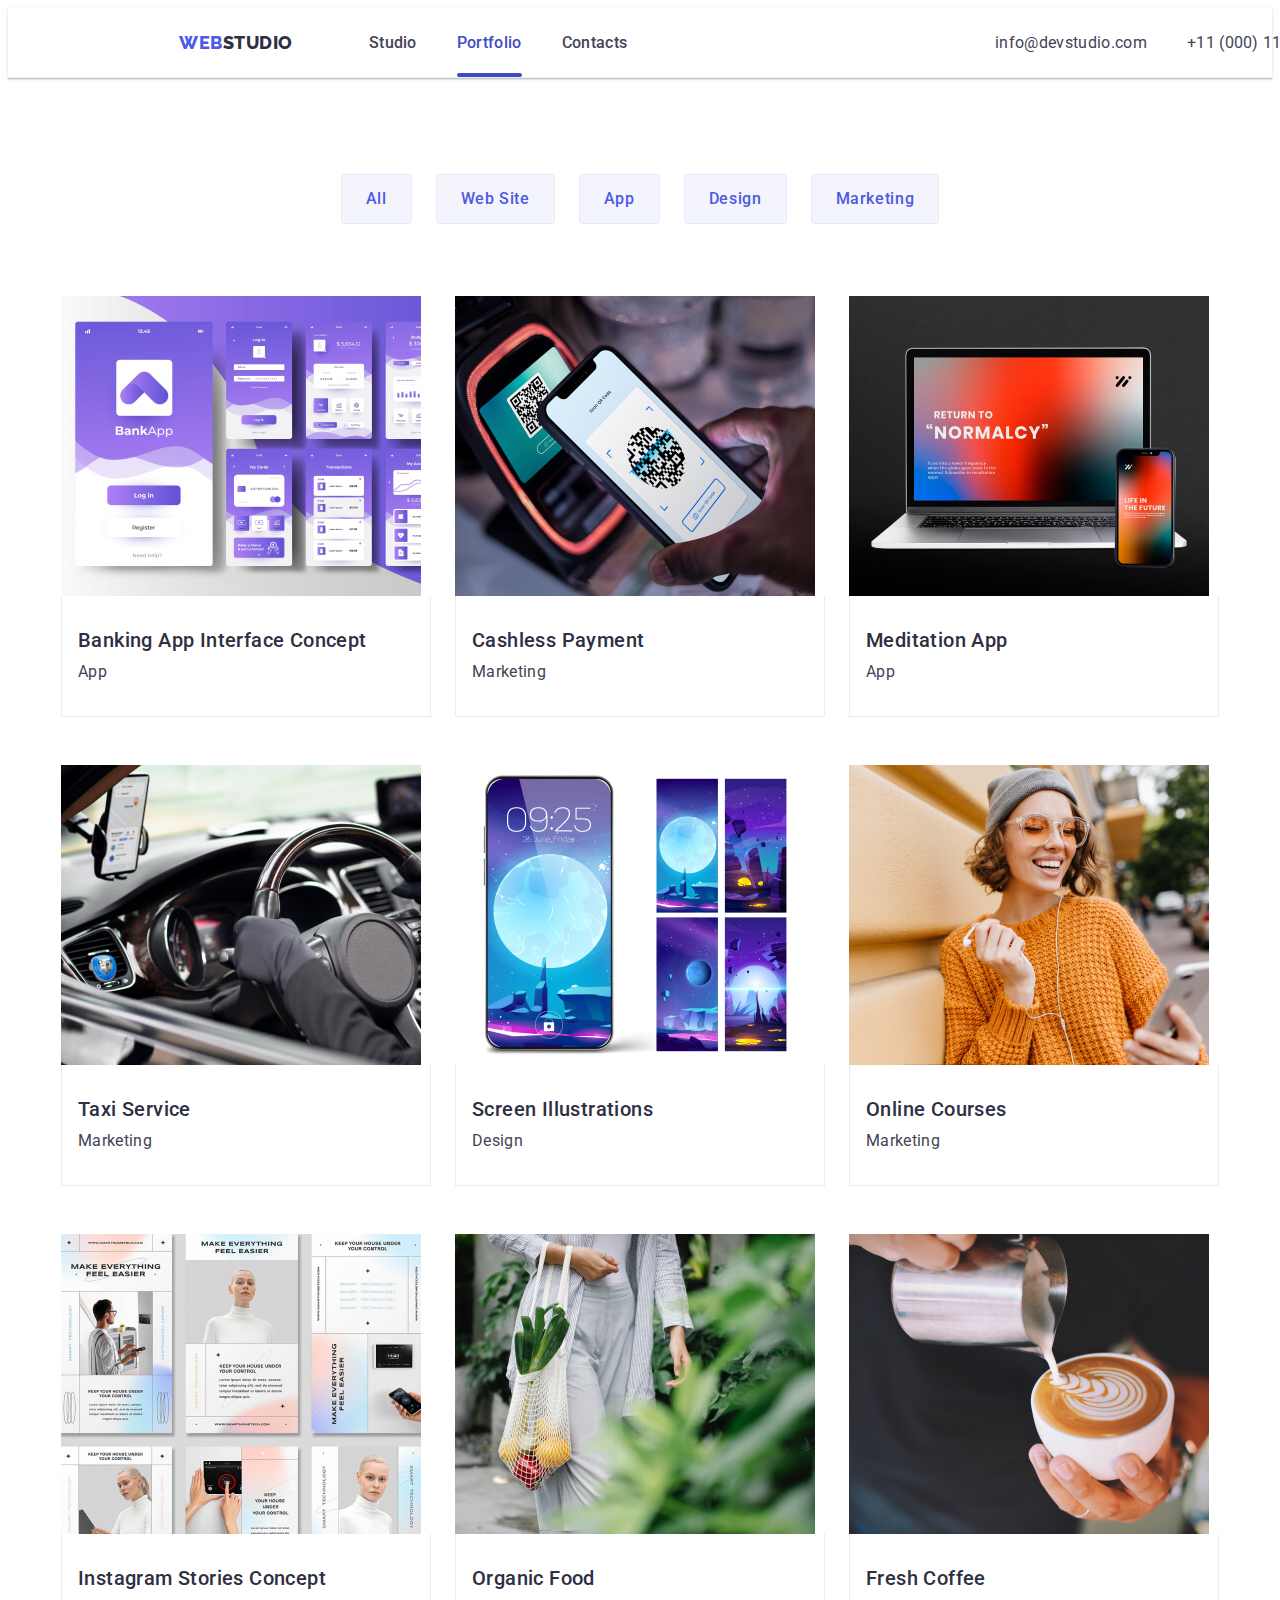
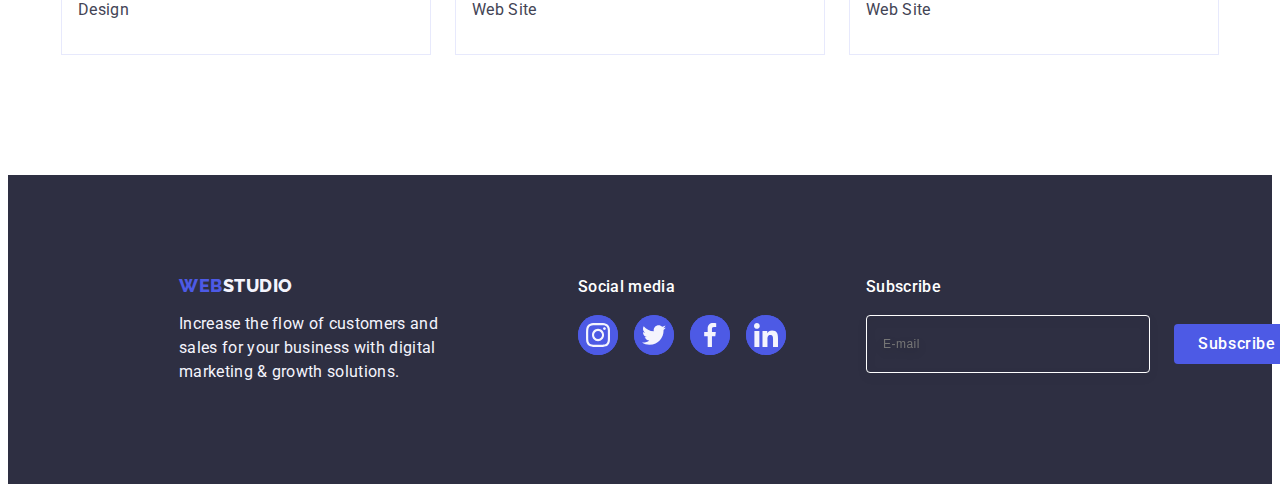
==== portfolio.html @ 22a40c50 "Initial commit" ====
<!DOCTYPE html>
<html lang="en">
  <head>
    <meta charset="UTF-8" />
    <meta name="viewport" content="width=device-width, initial-scale=1.0" />
    <meta http-equiv="x-ua-compatible" content="ie=edge" />
    <link rel="preconnect" href="https://fonts.googleapis.com" />
    <link rel="preconnect" href="https://fonts.gstatic.com" crossorigin />
    <link
      rel="stylesheet"
      href="https://cdnjs.cloudflare.com/ajax/libs/modern-normalize/2.0.0/modern-normalize.min.css"
      integrity="sha512-4xo8blKMVCiXpTaLzQSLSw3KFOVPWhm/TRtuPVc4WG6kUgjH6J03IBuG7JZPkcWMxJ5huwaBpOpnwYElP/m6wg=="
      crossorigin="anonymous"
      referrerpolicy="no-referrer"
    />
    <link
      href="https://fonts.googleapis.com/css2?family=Montserrat:wght@400;700&family=Raleway:wght@800&display=swap"
      rel="stylesheet"
    />
    <link
      href="https://fonts.googleapis.com/css2?family=Roboto:wght@400;500;700&display=swap"
      rel="stylesheet"
    />
    <link rel="stylesheet" href="./css/styles.css" />
    <title>Web studio</title>
  </head>
  <body>
    <!-- * HEADER SECTION -->
    <header class="page-header">
      <div class="container header-container">
        <nav class="header-nav">
          <a class="logo link" href="./index.html">
            WEB<span class="dark">Studio</span>
          </a>
          <ul class="nav-list list">
            <li class="nav-item">
              <a href="./index.html" class="nav-link link">Studio</a>
            </li>
            <li class="nav-item">
              <a href="./portfolio.html" class="nav-link link nav-active"
                >Portfolio</a
              >
            </li>
            <li class="nav-item">
              <a href="" class="nav-link link">Contacts</a>
            </li>
          </ul>
        </nav>
        <address class="address">
          <ul class="contacts-list list">
            <li class="contact-item">
              <a href="mailto:info@devstudio.com" class="link"
                >info@devstudio.com</a
              >
            </li>
            <li class="contact-item">
              <a href="tel:+110001111111" class="link">+11 (000) 111-11-11</a>
            </li>
          </ul>
        </address>
      </div>
    </header>
    <!-- * MAIN SECTION -->
    <main>
      <section class="portfolio">
        <div class="container portfolio-container">
          <h1 class="visually-hidden">HIDE ME</h1>
          <ul class="buttons-list list">
            <li class="button-item">
              <button class="portfolio-button" type="button">All</button>
            </li>
            <li class="button-item">
              <button class="portfolio-button" type="button">Web Site</button>
            </li>
            <li class="button-item">
              <button class="portfolio-button" type="button">App</button>
            </li>
            <li class="button-item">
              <button class="portfolio-button" type="button">Design</button>
            </li>
            <li class="button-item">
              <button class="portfolio-button" type="button">Marketing</button>
            </li>
          </ul>
          <ul class="portfolio-list list">
            <li class="portfolio-item">
              <a href="#" class="portfolio-link link">
                <div class="overlay-container">
                  <img
                    class="portfolio-img"
                    src="./images/portfolio/img-1.jpg"
                    alt="Banking App Interface Concept"
                    width="360"
                    height="300"
                  />
                  <p class="overlay-text">
                    14 Stylish and User-Friendly App Design Concepts · Task
                    Manager App · Calorie Tracker App · Exotic Fruit Ecommerce
                    App · Cloud Storage App
                  </p>
                </div>
                <div class="portfolio-description">
                  <h2 class="section-subtitle">
                    Banking App Interface Concept
                  </h2>
                  <p class="description">App</p>
                </div>
              </a>
            </li>
            <li class="portfolio-item">
              <a href="#" class="portfolio-link link">
                <div class="overlay-container">
                  <img
                    class="portfolio-img"
                    src="./images/portfolio/img-2.jpg"
                    alt="Banking App Interface Concept"
                    width="360"
                    height="300"
                  />
                  <p class="overlay-text">
                    14 Stylish and User-Friendly App Design Concepts · Task
                    Manager App · Calorie Tracker App · Exotic Fruit Ecommerce
                    App · Cloud Storage App
                  </p>
                </div>
                <div class="portfolio-description">
                  <h2 class="section-subtitle">Cashless Payment</h2>
                  <p class="description">Marketing</p>
                </div>
              </a>
            </li>
            <li class="portfolio-item">
              <a href="#" class="portfolio-link link">
                <div class="overlay-container">
                  <img
                    class="portfolio-img"
                    src="./images/portfolio/img-3.jpg"
                    alt="Banking App Interface Concept"
                    width="360"
                    height="300"
                  />
                  <p class="overlay-text">
                    14 Stylish and User-Friendly App Design Concepts · Task
                    Manager App · Calorie Tracker App · Exotic Fruit Ecommerce
                    App · Cloud Storage App
                  </p>
                </div>
                <div class="portfolio-description">
                  <h2 class="section-subtitle">Meditation App</h2>
                  <p class="description">App</p>
                </div>
              </a>
            </li>
            <li class="portfolio-item">
              <a href="#" class="portfolio-link link">
                <div class="overlay-container">
                  <img
                    class="portfolio-img"
                    src="./images/portfolio/img-4.jpg"
                    alt="Banking App Interface Concept"
                    width="360"
                    height="300"
                  />
                  <p class="overlay-text">
                    14 Stylish and User-Friendly App Design Concepts · Task
                    Manager App · Calorie Tracker App · Exotic Fruit Ecommerce
                    App · Cloud Storage App
                  </p>
                </div>
                <div class="portfolio-description">
                  <h2 class="section-subtitle">Taxi Service</h2>
                  <p class="description">Marketing</p>
                </div>
              </a>
            </li>
            <li class="portfolio-item">
              <a href="#" class="portfolio-link link">
                <div class="overlay-container">
                  <img
                    class="portfolio-img"
                    src="./images/portfolio/img-5.jpg"
                    alt="Banking App Interface Concept"
                    width="360"
                    height="300"
                  />
                  <p class="overlay-text">
                    14 Stylish and User-Friendly App Design Concepts · Task
                    Manager App · Calorie Tracker App · Exotic Fruit Ecommerce
                    App · Cloud Storage App
                  </p>
                </div>
                <div class="portfolio-description">
                  <h2 class="section-subtitle">Screen Illustrations</h2>
                  <p class="description">Design</p>
                </div>
              </a>
            </li>
            <li class="portfolio-item">
              <a href="#" class="portfolio-link link">
                <div class="overlay-container">
                  <img
                    class="portfolio-img"
                    src="./images/portfolio/img-6.jpg"
                    alt="Banking App Interface Concept"
                    width="360"
                    height="300"
                  />
                  <p class="overlay-text">
                    14 Stylish and User-Friendly App Design Concepts · Task
                    Manager App · Calorie Tracker App · Exotic Fruit Ecommerce
                    App · Cloud Storage App
                  </p>
                </div>
                <div class="portfolio-description">
                  <h2 class="section-subtitle">Online Courses</h2>
                  <p class="description">Marketing</p>
                </div>
              </a>
            </li>
            <li class="portfolio-item">
              <a href="#" class="portfolio-link link">
                <div class="overlay-container">
                  <img
                    class="portfolio-img"
                    src="./images/portfolio/img-7.jpg"
                    alt="Banking App Interface Concept"
                    width="360"
                    height="300"
                  />
                  <p class="overlay-text">
                    14 Stylish and User-Friendly App Design Concepts · Task
                    Manager App · Calorie Tracker App · Exotic Fruit Ecommerce
                    App · Cloud Storage App
                  </p>
                </div>
                <div class="portfolio-description">
                  <h2 class="section-subtitle">Instagram Stories Concept</h2>
                  <p class="description">Design</p>
                </div>
              </a>
            </li>
            <li class="portfolio-item">
              <a href="#" class="portfolio-link link">
                <div class="overlay-container">
                  <img
                    class="portfolio-img"
                    src="./images/portfolio/img-8.jpg"
                    alt="Banking App Interface Concept"
                    width="360"
                    height="300"
                  />
                  <p class="overlay-text">
                    14 Stylish and User-Friendly App Design Concepts · Task
                    Manager App · Calorie Tracker App · Exotic Fruit Ecommerce
                    App · Cloud Storage App
                  </p>
                </div>
                <div class="portfolio-description">
                  <h2 class="section-subtitle">Organic Food</h2>
                  <p class="description">Web Site</p>
                </div>
              </a>
            </li>
            <li class="portfolio-item">
              <a href="#" class="portfolio-link link">
                <div class="overlay-container">
                  <img
                    class="portfolio-img"
                    src="./images/portfolio/img-9.jpg"
                    alt="Banking App Interface Concept"
                    width="360"
                    height="300"
                  />
                  <p class="overlay-text">
                    14 Stylish and User-Friendly App Design Concepts · Task
                    Manager App · Calorie Tracker App · Exotic Fruit Ecommerce
                    App · Cloud Storage App
                  </p>
                </div>
                <div class="portfolio-description">
                  <h2 class="section-subtitle">Fresh Coffee</h2>
                  <p class="description">Web Site</p>
                </div>
              </a>
            </li>
          </ul>
        </div>
      </section>
    </main>
    <!-- * FOOTER SECTION -->
    <footer class="footer">
      <div class="footer-wrapper">
        <div class="container footer-container">
          <a href="./index.html" class="logo footer-link">
            WEB<span class="light">Studio</span>
          </a>
          <p class="footer-description">
            Increase the flow of customers and sales for your business with
            digital marketing & growth solutions.
          </p>
        </div>
        <div class="footer-social">
          <p class="section-subtitle light">Social media</p>
          <ul class="social-list footer-social list">
            <li class="social-item">
              <a href="" class="social-link">
                <svg class="icon-social" width="24" height="24">
                  <use href="./images/icons.svg#icon-instagram"></use>
                </svg>
              </a>
            </li>
            <li class="social-item">
              <a href="" class="social-link">
                <svg class="icon-social" width="24" height="24">
                  <use href="./images/icons.svg#icon-twitter"></use>
                </svg>
              </a>
            </li>
            <li class="social-item">
              <a href="" class="social-link">
                <svg class="icon-social" width="24" height="24">
                  <use href="./images/icons.svg#icon-facebook"></use>
                </svg>
              </a>
            </li>
            <li class="social-item">
              <a href="" class="social-link">
                <svg class="icon-social" width="24" height="24">
                  <use href="./images/icons.svg#icon-linkedin"></use>
                </svg>
              </a>
            </li>
          </ul>
        </div>
        <div class="footer-subscribe">
          <p class="section-subtitle light">Subscribe</p>
          <form class="footer-form">
            <label for="email" class="subscribe-label">
              <input
                type="email"
                name="email"
                id="email"
                class="footer-subscribe-mail"
                placeholder="E-mail"
                required
              />
            </label>
            <button class="footer-subscribe-btn" type="submit">
              <!-- <span class="button-wrapper"> -->
              Subscribe
              <svg class="subsribe-btn-icon" width="24" height="24">
                <use href="./images/icons.svg#icon-subscribe"></use>
              </svg>
              <!-- </span> -->
            </button>
          </form>
        </div>
      </div>
    </footer>
  </body>
</html>
---- css/styles.css ----
/** Logo color #4D5AE5 + #2E2F42*/

:root {
  --page-color: #ffffff;
  --main-text: #2e2f42;
  --light-text: #f4f4fd;
  --accent-color: #4d5ae5;
  --main-color: #434455;
  --action-color: #404bbf;
  --social-active: #31d0aa;
  --icon-customer-color: #8e8f99;
  --modal-label: #8e8f99;
  --portfolio-btn-brd: #e7e9fc;
  --description-size: 16px;
  --description-height: 24px;
  --general-lh: 1.5;
  --ls-small: 0.02em;
  --ls-big: 0.04em;

  --transition-prop: 250ms cubic-bezier(0.4, 0, 0.2, 1);
}

/*
│ =========================
│         COMMON
│ =========================
*/
/* #region COMMON*/
body {
  font-family: Roboto, sans-serif;
  color: var(--main-color);
  background-color: #ffffff;
}

h1,
h2,
h3 {
  margin: 0;
}

ul,
li {
  margin: 0;
  padding: 0;
}

p {
  margin: 0;
}

img {
  display: block;
}

.visually-hidden {
  position: absolute;
  width: 1px;
  height: 1px;
  margin: -1px;
  border: 0;
  padding: 0;
  white-space: nowrap;
  clip-path: inset(100%);
  clip: rect(0 0 0 0);
  overflow: hidden;
}

.list {
  list-style: none;
}

.link {
  text-decoration: none;
}

.description {
  font-weight: 400;
  font-size: var(--description-size);
  line-height: var(--description-height);
  letter-spacing: var(--ls-small);
  color: var(--main-color);
}

.section-title {
  margin-bottom: 72px;
  font-size: 36px;
  line-height: 40px;
  letter-spacing: var(--ls-small);
  line-height: 1.11;
  text-align: center;
  text-transform: capitalize;
  color: var(--main-text);
}

.section-subtitle {
  margin-bottom: 8px;
  font-weight: 500;
  font-size: 20px;
  line-height: var(--description-height);
  letter-spacing: var(--ls-small);
  color: var(--main-text);
}

.container {
  width: 1158px;
  margin: 0 auto;
  padding-left: 15px;
  padding-right: 15px;
}

.social-list {
  display: flex;
  justify-content: center;
  margin-top: 8px;
}

.social-item {
  width: 40px;
  height: 40px;
  border-radius: 50%;
}

.social-item:hover,
.social-item:focus {
  background-color: var(--social-active);
  cursor: pointer;
}

.icon-social {
  width: 16px;
  height: 16px;
  fill: var(--light-text);
}

.social-link {
  display: flex;
  align-items: center;
  justify-content: center;
  width: 100%;
  height: 100%;
  background-color: var(--accent-color);
  border-radius: 50%;

  transition: background-color var(--transition-prop);
}

.social-link:hover,
.social-link:focus {
  background-color: var(--social-active);
}

/*#endregion COMMON*/

/*
│ =========================
│          HEADER
│ =========================
*/
/* #region HEADER*/

/** --Logo */
.logo {
  margin-right: 76px;

  font-family: Raleway, sans-serif;
  font-weight: 800;
  font-size: 18px;
  line-height: 1.17;
  letter-spacing: 0.03em;
  text-decoration: none;
  text-transform: uppercase;
  color: var(--accent-color);
}
.accent-color {
  color: var(--accent-color);
}

.dark {
  color: var(--main-text);
}

.light {
  color: var(--light-text);
}

.page-header {
  padding: 22.5px 156px;
  border-bottom: 1px solid #e7e9fc;
  box-shadow: 0px 2px 1px rgba(46, 47, 66, 0.08),
    0px 1px 1px rgba(46, 47, 66, 0.16), 0px 1px 6px rgba(46, 47, 66, 0.08);
}

.header-nav {
  display: flex;
  align-items: center;
}

.header-container {
  display: flex;
  justify-content: space-between;
}

/*
│ =========================
│          NAVIGATION
│ =========================
*/
/* #region NAVIGATION*/
.nav-list {
  display: flex;
  gap: 40px;
}

.nav-link {
  position: relative;
  padding: 24px 0;
  font-weight: 500;
  line-height: 1.5;
  letter-spacing: var(--ls-small);
  color: var(--main-color);

  transition: color var(--transition-prop);
}

.nav-link:hover::after {
  display: block;
  content: "";
  width: 100%;
  height: 4px;
  border-radius: 2px;
  background: var(--action-color);
  position: absolute;
  bottom: -1px;
  left: 0px;

  transition: color var(--transition-prop);
}

.nav-active {
  color: var(--action-color);
}

.nav-active::after {
  display: block;
  content: "";
  width: 100%;
  height: 4px;
  border-radius: 2px;
  color: var(--action-color);
  background: var(--action-color);
  position: absolute;
  bottom: -1px;
  left: 0px;

  transition: color var(--transition-prop);
}

.nav-link:hover,
.nav-link:focus,
.contact-item > a:hover,
.contact-item > a:focus {
  color: var(--action-color);
}

.contacts-list {
  display: flex;
  flex-direction: row;
  align-items: center;
  gap: 40px;
}

.contact-item > a {
  font-size: var(--description-size);
  line-height: var(--description-height);
  letter-spacing: var(--ls-small);
  font-weight: 400;
  text-decoration: none;
  color: var(--main-color);

  transition: color var(--transition-prop);
}

.address {
  display: flex;

  font-style: normal;
}
/* #endregion NAVIGATION */
/* #endregion HEADER */

/*
│ =========================
│          FOOTER
│ =========================
*/
/* #region FOOTER*/

.footer {
  display: flex;
  gap: 120px;

  padding-left: 156px;
  padding-top: 100px;
  padding-bottom: 100px;
  background: var(--main-text);
}

.footer-form {
  display: flex;
  gap: 24px;
}

.footer-wrapper {
  display: flex;
  align-items: baseline;
}

.footer-container {
  box-sizing: content-box;
  width: 264px;
  margin-right: 120px;
}

.footer-social {
  gap: 16px;
}

.footer-description {
  color: #f4f4fd;
  line-height: var(--description-height);
  letter-spacing: var(--ls-small);
}

.footer-link {
  display: inline-block;
  margin-bottom: 16px;
}

.footer .section-subtitle {
  font-size: 16px;
  font-family: Roboto;
  font-style: normal;
  font-weight: 500;
  line-height: 24px;
  letter-spacing: 0.32px;
  text-align: left;
  margin-bottom: 16px;
  color: #ffffff;
}

.footer .social-item {
  border-radius: 50%;
  background-color: var(--accent-color);
}

.footer .icon-social {
  width: 24px;
  height: 24px;
}

.footer-subscribe {
  margin-left: 80px;
}

.footer-subscribe-mail {
  width: 264px;
  height: 40px;
  line-height: var(--general-lh);
  letter-spacing: var(--ls-big);
  padding-left: 16px;
  padding-top: 8px;
  padding-bottom: 8px;

  filter: drop-shadow(0px 4px 4px rgba(0, 0, 0, 0.15));
  color: #fff;

  font-size: 12px;
  border-radius: 4px;
  border: 1px solid #fff;
  background-color: transparent;
}

.footer-subscribe-btn {
  display: flex;
  justify-content: center;
  align-items: center;
  gap: 16px;

  min-width: 165px;
  padding: 8px 24px;
  margin: auto;
  height: 40px;
  border: none;
  border-radius: 4px;
  cursor: pointer;

  font-family: Roboto, sans-serif;
  font-weight: 500;
  font-size: 16px;
  line-height: 1.5;
  letter-spacing: var(--ls-big);

  background-color: var(--accent-color);
  color: #ffffff;

  transition: background-color var(--transition-prop);
}
.subsribe-btn-icon {
  fill: #fff;
  margin-left: 16px;
}

/* .button-wrapper {
  display: flex;
  justify-content: center;
  align-items: center;
  gap: 16px;
} */

.footer-subscribe-btn:hover,
.footer-subscribe-btn:focus {
  background-color: var(--action-color);
  cursor: pointer;
}

/* #endregion FOOTER */

/*
│ =========================
│       index.html
│ =========================
*/
/* #region INDEX*/

/*
    │ =========================
    │         HERO
    │ =========================
    */
/* #region HERO*/

.hero-container {
  display: flex;
  flex-direction: column;
  align-items: center;
  gap: 48px;
  /* height: 600px; */
}

.hero {
  max-width: 1440px;
  margin: 0 auto;
  padding-bottom: 188px;
  padding-top: 188px;

  background-color: gba(46, 47, 66, 0.7);

  background-image: linear-gradient(
      rgba(46, 47, 66, 0.7),
      rgba(46, 47, 66, 0.7)
    ),
    url("../images/office.jpeg");
  background-position: center;
  background-repeat: no-repeat no-repeat;
  background-size: cover;
  color: #ffffff;
}

.hero-title {
  max-width: 496px;

  font-size: 56px;
  line-height: 1.07;
  letter-spacing: var(--ls-small);
  text-align: center;
}
.hero-button {
  display: block;
  min-width: 169px;
  height: 56px;
  border: none;
  border-radius: 4px;
  cursor: pointer;

  font-family: Roboto, sans-serif;
  font-weight: 500;
  font-size: 16px;
  line-height: 1.5;
  letter-spacing: var(--ls-big);

  background-color: var(--accent-color);
  color: #ffffff;

  transition: background-color var(--transition-prop);
}
.hero-button:hover,
.hero-button:focus {
  background-color: var(--action-color);
  cursor: pointer;
}
/* #endregion HERO */

/*
    │ =========================
    │           MODAL
    │ =========================
*/
/* #region MODAL */
.backdrop {
  position: fixed;
  top: 0;
  left: 0;
  width: 100%;
  height: 100%;
  opacity: 1;

  background-color: rgba(46, 47, 66, 0.4);

  transition: opacity var(--transition-prop), visibility var(--transition-prop);
}
.is-hidden {
  visibility: hidden;
  opacity: 0;
  pointer-events: none;
}

.modal {
  position: absolute;
  top: 50%;
  left: 50%;
  width: 408px;
  min-height: 584px;
  padding: 72px 24px 24px 24px;

  background: #fcfcfc;
  box-shadow: 0px 2px 1px 0px rgba(0, 0, 0, 0.2),
    0px 1px 3px 0px rgba(0, 0, 0, 0.12), 0px 1px 1px 0px rgba(0, 0, 0, 0.14);
  border-radius: 4px;

  transform: translate(-50%, -50%) scale(1);

  transition: transform var(--transition-prop);
}

.modal-close-btn {
  position: absolute;
  display: flex;
  justify-content: center;
  align-items: center;

  right: 24px;
  top: 24px;
  width: 24px;
  height: 24px;
  padding: 0;

  border-radius: 50%;
  border: 1px solid rgba(0, 0, 0, 0.1);
  background-color: var(--portfolio-btn-brd);

  cursor: pointer;

  transition: background-color var(--transition-prop),
    border var(--transition-prop);
}

.modal-close-btn:hover,
.modal-close-btn:focus {
  border: none;
  border-radius: 24px;
  background: var(--action-color);
  fill: var(--page-color);
}

.modal-close-icon {
  transition: fill var(--transition-prop);
}

/*
    │ =========================
    │        MODAL_FORM
    │ =========================
*/

/* #region MODAL_FORM */

.modal-title {
  margin-bottom: 16px;
  font-weight: 500;
  line-height: var(--general-lh);
  text-align: center;
  letter-spacing: var(--ls-small);
  color: var(--main-text);
}

.input-container {
  margin-bottom: 8px;
}

.input-container:last-of-type {
  margin-bottom: 24px;
}

.input-wrapper {
  position: relative;
  display: flex;
  flex-direction: column;
}

.modal-form-label {
  display: block;
  margin-bottom: 4px;

  font-size: 12px;
  font-family: Roboto;
  font-style: normal;
  font-weight: 400;
  line-height: 1.17;
  letter-spacing: 0.48px;

  color: var(--modal-label);
}

.modal-icon-wrapper {
  position: relative;
  width: 100%;
}

.modal-form-field {
  width: 100%;
  height: 40px;
  padding-left: 38px;
  border-radius: 4px;
  outline: transparent;

  border: 1px solid rgba(46, 47, 66, 0.4);
  background: transparent;
  transition: border-color var(--transition-prop);
}

.modal-form-field:focus,
.modal-form-comment:focus {
  outline: none;
  border-color: var(--accent-color);
  color: var(--main-text);
}
.modal-form-field:hover,
.modal-form-comment:hover {
  outline: none;
  border-color: var(--accent-color);
}

.modal-form-field:focus + .modal-field-icon {
  fill: var(--accent-color);
}

.modal-field-icon {
  position: absolute;
  top: 50%;
  left: 16px;
  transform: translate(0, -50%);
  fill: currentColor;

  transition: fill var(--transition-prop);
}

.modal-form-comment {
  width: 100%;
  border-radius: 4px;
  border: 1px solid rgba(46, 47, 66, 0.4);
  height: 120px;
  padding: 8px 16px;
  /* margin-bottom: 16px; */

  resize: none;

  color: rgba(46, 47, 66, 0.4);
  font-size: 12px;
  font-family: Roboto;
  font-style: normal;
  font-weight: 400;
  line-height: 1.17;
  letter-spacing: var(--ls-big);

  outline: transparent;
  background-color: transparent;

  transition: border-color var(--transition-prop);
}

.comment-wrapper {
  margin-bottom: 16px;
}

.modal-form-check {
  margin-bottom: 24px;
}

.modal-check-label {
  /* display: inline-flex; */
  align-items: center;
  user-select: none;
}

.privacy-check-wrapper {
  display: inline-flex;
  justify-content: center;
  align-items: center;
  margin-right: 8px;

  width: 16px;
  height: 16px;
  border: 1px solid rgba(46, 47, 66, 0.4);
  border-radius: 2px;
  fill: transparent;

  transition: background-color 250ms cubic-bezier(0.4, 0, 0.2, 1),
    border 250ms cubic-bezier(0.4, 0, 0.2, 1),
    fill 250ms cubic-bezier(0.4, 0, 0.2, 1);
}

/* .privacy-check .modal-check-label::before {
  content: "";
  display: block;
  width: 16px;
  height: 16px;
  margin-right: 8px;
  border-radius: 2px;
  border-color: 1px solid rgba(46, 47, 66, 0.4);
  cursor: pointer;
} */

.privacy-link {
  color: var(--accent-color);
  cursor: pointer;
}

/* .modal-form-check:checked + .modal-check-label::before {
  background-color: var(--action-color);
  background-image: url("../images/src/check-2.svg");

  transition: background-image var(--transition-prop);
}
.modal-form-check:focus + .modal-check-label::before {
  outline: 1px solid var(--accent-color);
} */
.modal-form-check:checked ~ .modal-check-label .privacy-check-wrapper {
  fill: var(--light-text);
  border: none;
  background-color: var(--action-color);
}

.submit {
  display: block;
  min-width: 169px;
  height: 56px;
  border: none;
  border-radius: 4px;
  margin: 0 auto;
  cursor: pointer;

  font-family: Roboto, sans-serif;
  font-weight: 500;
  font-size: 16px;
  line-height: 1.5;
  letter-spacing: var(--ls-big);

  background-color: var(--accent-color);
  color: #ffffff;

  transition: background-color var(--transition-prop);
}
.submit:hover,
.submit:focus {
  background-color: var(--action-color);
  cursor: pointer;
}

/* #endregion MODAL_FORM */
/* #endregion MODAL */
/*
    │ =========================
    │         FEATURES
    │ =========================
    */
/* #region FEATURES*/
.feature-section {
  padding-top: 120px;
  padding-bottom: 120px;
}

.features-container {
  display: flex;
}

.features-list {
  display: flex;
  gap: 24px;
}

.feature-item {
  width: calc((100% - 72px) / 4);
}

.icon-container {
  display: flex;
  justify-content: center;
  align-items: center;

  margin-bottom: 8px;
  height: 112px;
  border-radius: 4px;

  background-color: var(--light-text);
}

/* #endregion FEATURES */

/*
    │ =========================
    │         SOLUTIONS
    │ =========================
    */
/* #region SOLUTIONS*/
.solution-section {
  padding-bottom: 120px;
}

.solution-container {
  display: flex;
  flex-direction: column;
}

.solutions-list {
  display: flex;
  flex-direction: row;
  gap: 24px;
}

.solution-item {
  width: calc((100% - 48px) / 3);
}
/* #endregion SOLUTIONS */

/*
    │ =========================
    │         TEAM
    │ =========================
    */
/* #region TEAM*/

.team-section {
  padding-top: 120px;
  padding-bottom: 120px;
  background-color: #f4f4fd;
}

.team-container {
  display: flex;
  flex-direction: column;
}

.team-list {
  display: flex;
  gap: 24px;
  /* padding-left: 0; */
}

.teammate {
  width: calc((100% - 72px) / 4);
  border-radius: 0px 0px 4px 4px;
  background-color: var(--page-color);

  box-shadow: 0px 2px 1px 0px rgba(46, 47, 66, 0.08),
    0px 1px 1px 0px rgba(46, 47, 66, 0.16),
    0px 1px 6px 0px rgba(46, 47, 66, 0.08);
}

.teammate-description {
  padding: 32px 16px;
  text-align: center;
}

.team-social {
  gap: 24px;
  transition: background-color var(--transition-prop);
}

.team-social .social-link:hover,
.team-social .social-link:focus {
  background-color: var(--action-color);
}

/* #endregion TEAM */

/*
    │ =========================
    │         CUSTOMERS
    │ =========================
    */
/* #region CUSTOMERS*/
.customers-section {
  padding: 120px 0;
}

.customers-list {
  display: flex;
  gap: 24px;
  justify-content: center;
}

.customer-item {
  width: calc((100% - 120px) / 6);
  height: 88px;
}

.customer-link {
  display: flex;
  justify-content: center;
  align-items: center;

  width: 100%;
  height: 100%;

  border-radius: 4px;
  border: 1px solid #8e8f99;

  color: var(--icon-customer-color);
  transition: color var(--transition-prop), border-color var(--transition-prop);
}

.customer-link:hover,
.customer-link:focus {
  border-color: var(--action-color);
  color: var(--action-color);
}

.customer-icon {
  fill: currentColor;
  transition: fill var(--transition-prop);
}

.customer-icon:hover,
.customer-icon:focus {
  fill: var(--action-color);
}

/* #endregion CUSTOMERS */

/* #endregion INDEX */
/*
│ =========================
│     portfolio.html
│ =========================
*/
/* #region PORTFOLIO*/

/** MAIN */

.portfolio {
  padding-top: 96px;
  padding-bottom: 120px;
}

.portfolio-container {
  display: flex;
  flex-direction: column;
  align-items: center;
}

.portfolio-list {
  display: flex;
  flex-wrap: wrap;
  gap: 48px 24px;
}

.portfolio-item {
  display: block;
  width: calc((100% - 48px) / 3);
  transition: box-shadow var(--transition-prop);
}

.portfolio-link {
  display: block;
  transition: box-shadow var(--transition-prop);
}

.overlay-container {
  position: relative;
  overflow: hidden;
}

.overlay-text {
  position: absolute;
  left: 0;
  top: 0;
  width: 100%;
  height: 100%;
  padding: 40px 32px;
  overflow: auto;
  transform: translateY(100%);

  font-size: 16px;
  font-family: Roboto;
  font-style: normal;
  font-weight: 400;
  line-height: 24px;
  letter-spacing: 0.32px;

  background-color: var(--accent-color);
  color: var(--light-text);

  transition: transform var(--transition-prop);
}

.portfolio-item:hover .overlay-text,
.portfolio-item:focus .overlay-text {
  transform: translateY(0);
}

.portfolio-link:hover .overlay-text,
.portfolio-link:focus .overlay-text {
  box-shadow: 0px 1px 6px rgba(46, 47, 66, 0.08),
    0px 1px 1px rgba(46, 47, 66, 0.16), 0px 2px 1px rgba(46, 47, 66, 0.08);
  transform: translateY(0);
}
.portfolio-item:hover,
.portfolio-item:focus {
  box-shadow: 0px 1px 6px rgba(46, 47, 66, 0.08),
    0px 1px 1px rgba(46, 47, 66, 0.16), 0px 2px 1px rgba(46, 47, 66, 0.08);
}

.portfolio-description {
  padding: 32px 16px;
  border: 1px solid var(--portfolio-btn-brd);
  border-top: none;
}

.buttons-list {
  display: flex;
  justify-content: center;
  gap: 24px;

  margin-bottom: 72px;
}

.portfolio-button {
  padding: 12px 24px;
  border-radius: 4px;

  font-family: Roboto, sans-serif;
  font-weight: 500;
  font-size: 16px;
  line-height: var(--general-lh);
  letter-spacing: var(--ls-big);
  color: var(--accent-color);
  background-color: var(--light-text);
  cursor: pointer;
  box-shadow: none;

  border-radius: 4px;
  border: 1px solid var(--portfolio-btn-brd);
  background: var(--light-text);
  transition: color var(--transition-prop),
    background-color var(--transition-prop), border-color var(--transition-prop),
    box-shadow var(--transition-prop);
}

.portfolio-button:hover,
.portfolio-button:focus,
.portfolio-button:active {
  border: 1px solid transparent;
  background-color: var(--action-color);
  color: var(--page-color);
  box-shadow: 0px 3px 1px rgba(0, 0, 0, 0.1), 0px 2px 1px rgba(0, 0, 0, 0.08),
    0px 2px 2px rgba(0, 0, 0, 0.12);
}
/* #endregion PORTFOLIO */
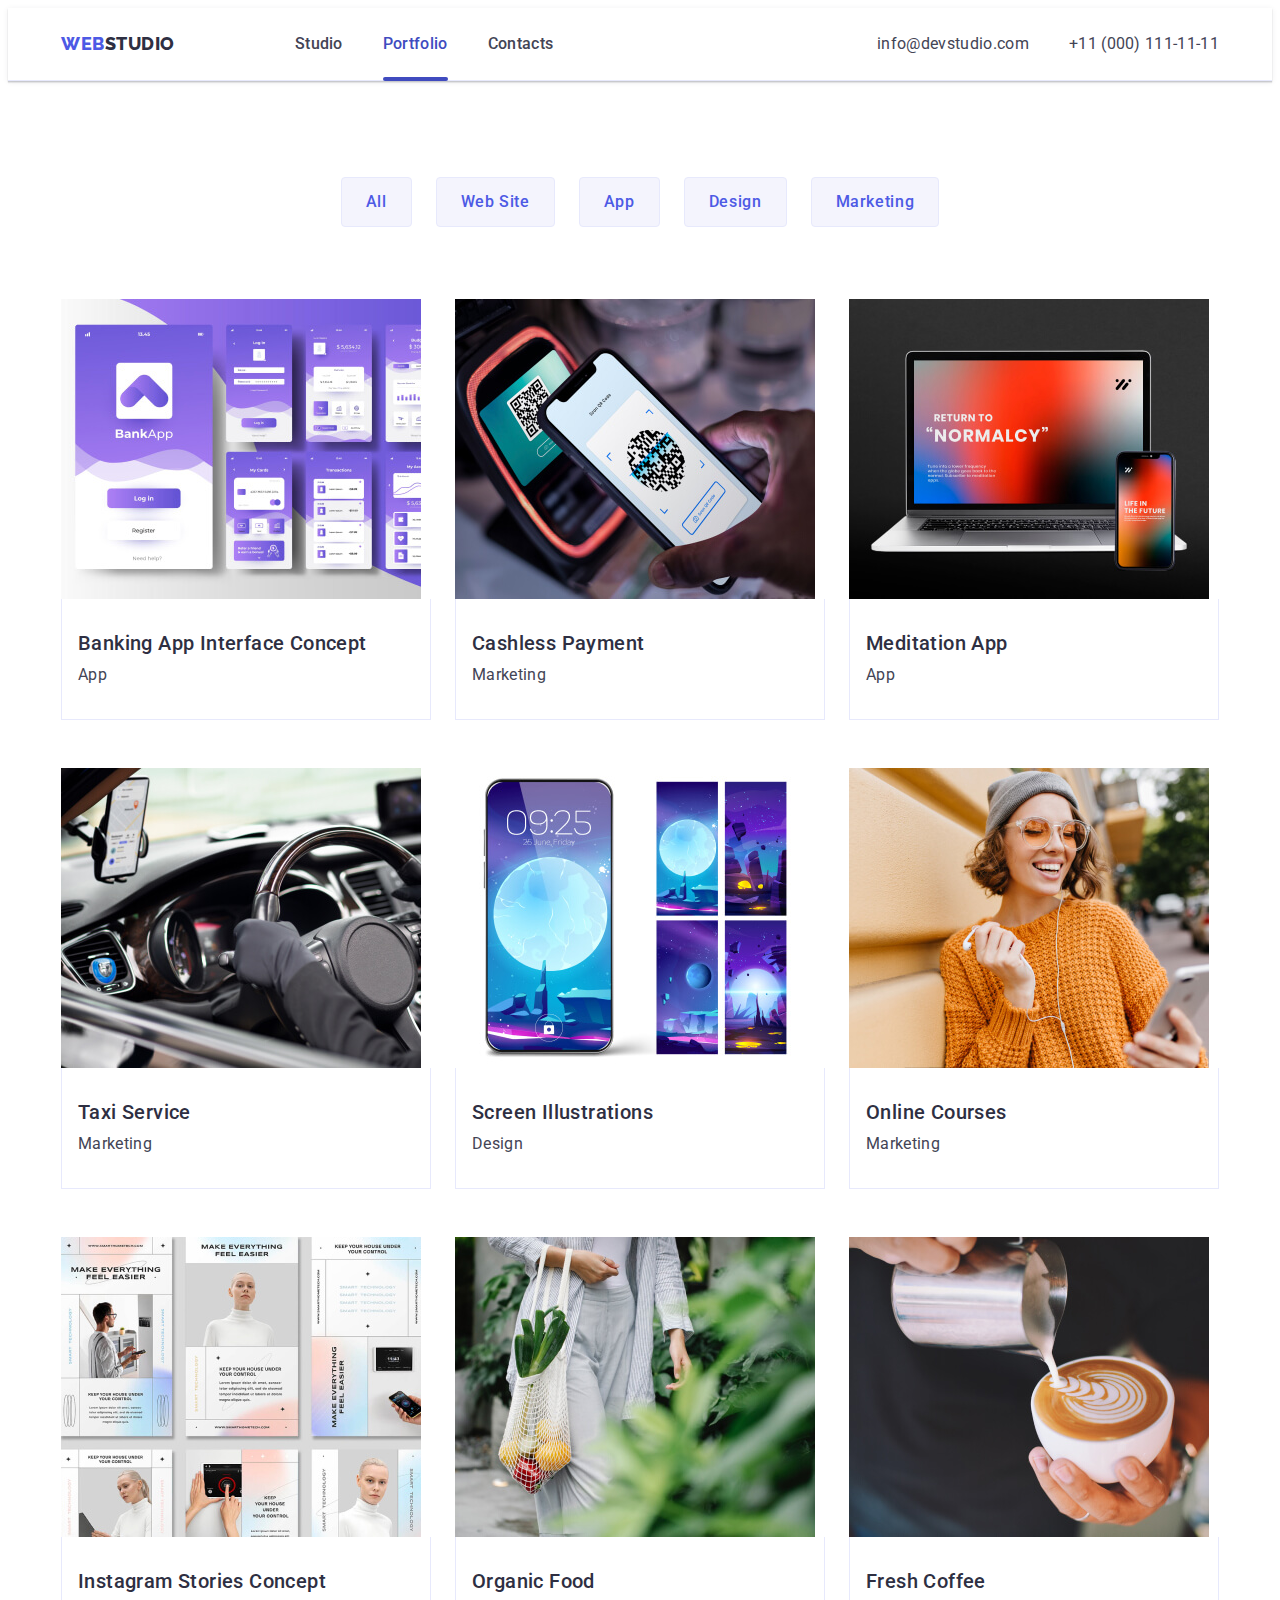
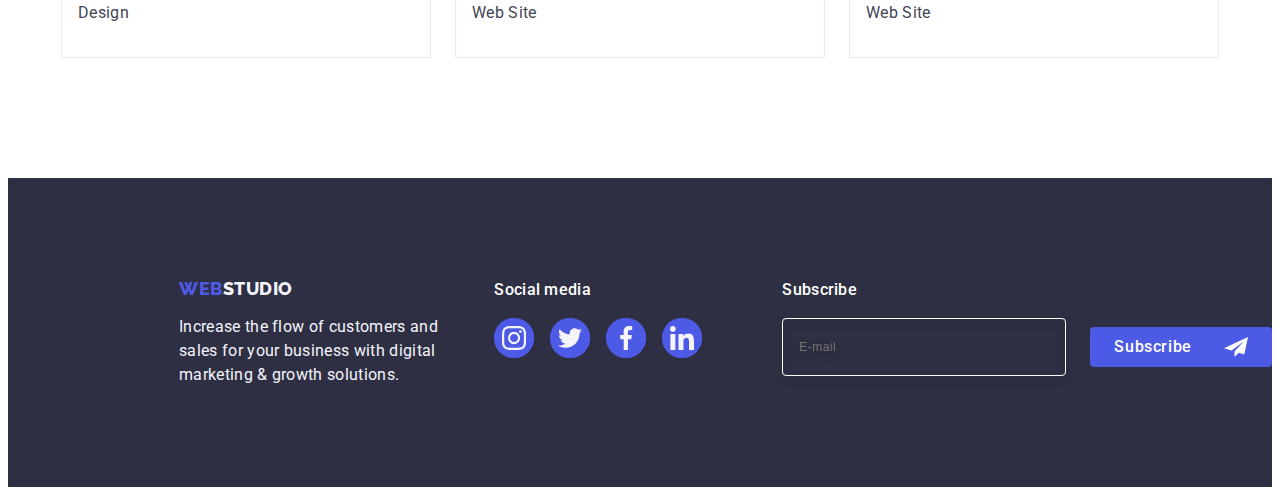
==== commit 111d4e16: "minor HEADER fixes" ====
--- a/portfolio.html
+++ b/portfolio.html
@@ -21,7 +21,12 @@
       href="https://fonts.googleapis.com/css2?family=Roboto:wght@400;500;700&display=swap"
       rel="stylesheet"
     />
+    <link rel="stylesheet" href="./css/reset.css" />
+    <link rel="stylesheet" href="./css/vars.css" />
     <link rel="stylesheet" href="./css/styles.css" />
+    <link rel="stylesheet" href="./css/mobile.css" />
+    <link rel="stylesheet" href="./css/tablet.css" />
+    <link rel="stylesheet" href="./css/desktop.css" />
     <title>Web studio</title>
   </head>
   <body>
--- a/css/vars.css
+++ b/css/vars.css
@@ -0,0 +1,20 @@
+:root {
+  --page-color: #ffffff;
+  --main-text: #2e2f42;
+  --light-text: #f4f4fd;
+  --accent-color: #4d5ae5;
+  --main-color: #434455;
+  --action-color: #404bbf;
+  --social-active: #31d0aa;
+  --icon-customer-color: #8e8f99;
+  --modal-label: #8e8f99;
+  --portfolio-btn-brd: #e7e9fc;
+  --description-size: 16px;
+  --description-height: 24px;
+  --general-lh: 1.5;
+  --ls-small: 0.02em;
+  --ls-big: 0.04em;
+  --header-ls: 1.12;
+
+  --transition-prop: 250ms cubic-bezier(0.4, 0, 0.2, 1);
+}
--- a/css/styles.css
+++ b/css/styles.css
@@ -1,77 +1,9 @@
-/** Logo color #4D5AE5 + #2E2F42*/
-
-:root {
-  --page-color: #ffffff;
-  --main-text: #2e2f42;
-  --light-text: #f4f4fd;
-  --accent-color: #4d5ae5;
-  --main-color: #434455;
-  --action-color: #404bbf;
-  --social-active: #31d0aa;
-  --icon-customer-color: #8e8f99;
-  --modal-label: #8e8f99;
-  --portfolio-btn-brd: #e7e9fc;
-  --description-size: 16px;
-  --description-height: 24px;
-  --general-lh: 1.5;
-  --ls-small: 0.02em;
-  --ls-big: 0.04em;
-
-  --transition-prop: 250ms cubic-bezier(0.4, 0, 0.2, 1);
-}
-
 /*
 │ =========================
 │         COMMON
 │ =========================
 */
 /* #region COMMON*/
-body {
-  font-family: Roboto, sans-serif;
-  color: var(--main-color);
-  background-color: #ffffff;
-}
-
-h1,
-h2,
-h3 {
-  margin: 0;
-}
-
-ul,
-li {
-  margin: 0;
-  padding: 0;
-}
-
-p {
-  margin: 0;
-}
-
-img {
-  display: block;
-}
-
-.visually-hidden {
-  position: absolute;
-  width: 1px;
-  height: 1px;
-  margin: -1px;
-  border: 0;
-  padding: 0;
-  white-space: nowrap;
-  clip-path: inset(100%);
-  clip: rect(0 0 0 0);
-  overflow: hidden;
-}
-
-.list {
-  list-style: none;
-}
-
-.link {
-  text-decoration: none;
-}
 
 .description {
   font-weight: 400;
@@ -101,13 +33,6 @@
   color: var(--main-text);
 }
 
-.container {
-  width: 1158px;
-  margin: 0 auto;
-  padding-left: 15px;
-  padding-right: 15px;
-}
-
 .social-list {
   display: flex;
   justify-content: center;
@@ -150,143 +75,6 @@
 }
 
 /*#endregion COMMON*/
-
-/*
-│ =========================
-│          HEADER
-│ =========================
-*/
-/* #region HEADER*/
-
-/** --Logo */
-.logo {
-  margin-right: 76px;
-
-  font-family: Raleway, sans-serif;
-  font-weight: 800;
-  font-size: 18px;
-  line-height: 1.17;
-  letter-spacing: 0.03em;
-  text-decoration: none;
-  text-transform: uppercase;
-  color: var(--accent-color);
-}
-.accent-color {
-  color: var(--accent-color);
-}
-
-.dark {
-  color: var(--main-text);
-}
-
-.light {
-  color: var(--light-text);
-}
-
-.page-header {
-  padding: 22.5px 156px;
-  border-bottom: 1px solid #e7e9fc;
-  box-shadow: 0px 2px 1px rgba(46, 47, 66, 0.08),
-    0px 1px 1px rgba(46, 47, 66, 0.16), 0px 1px 6px rgba(46, 47, 66, 0.08);
-}
-
-.header-nav {
-  display: flex;
-  align-items: center;
-}
-
-.header-container {
-  display: flex;
-  justify-content: space-between;
-}
-
-/*
-│ =========================
-│          NAVIGATION
-│ =========================
-*/
-/* #region NAVIGATION*/
-.nav-list {
-  display: flex;
-  gap: 40px;
-}
-
-.nav-link {
-  position: relative;
-  padding: 24px 0;
-  font-weight: 500;
-  line-height: 1.5;
-  letter-spacing: var(--ls-small);
-  color: var(--main-color);
-
-  transition: color var(--transition-prop);
-}
-
-.nav-link:hover::after {
-  display: block;
-  content: "";
-  width: 100%;
-  height: 4px;
-  border-radius: 2px;
-  background: var(--action-color);
-  position: absolute;
-  bottom: -1px;
-  left: 0px;
-
-  transition: color var(--transition-prop);
-}
-
-.nav-active {
-  color: var(--action-color);
-}
-
-.nav-active::after {
-  display: block;
-  content: "";
-  width: 100%;
-  height: 4px;
-  border-radius: 2px;
-  color: var(--action-color);
-  background: var(--action-color);
-  position: absolute;
-  bottom: -1px;
-  left: 0px;
-
-  transition: color var(--transition-prop);
-}
-
-.nav-link:hover,
-.nav-link:focus,
-.contact-item > a:hover,
-.contact-item > a:focus {
-  color: var(--action-color);
-}
-
-.contacts-list {
-  display: flex;
-  flex-direction: row;
-  align-items: center;
-  gap: 40px;
-}
-
-.contact-item > a {
-  font-size: var(--description-size);
-  line-height: var(--description-height);
-  letter-spacing: var(--ls-small);
-  font-weight: 400;
-  text-decoration: none;
-  color: var(--main-color);
-
-  transition: color var(--transition-prop);
-}
-
-.address {
-  display: flex;
-
-  font-style: normal;
-}
-/* #endregion NAVIGATION */
-/* #endregion HEADER */
 
 /*
 │ =========================
@@ -431,74 +219,6 @@
 │ =========================
 */
 /* #region INDEX*/
-
-/*
-    │ =========================
-    │         HERO
-    │ =========================
-    */
-/* #region HERO*/
-
-.hero-container {
-  display: flex;
-  flex-direction: column;
-  align-items: center;
-  gap: 48px;
-  /* height: 600px; */
-}
-
-.hero {
-  max-width: 1440px;
-  margin: 0 auto;
-  padding-bottom: 188px;
-  padding-top: 188px;
-
-  background-color: gba(46, 47, 66, 0.7);
-
-  background-image: linear-gradient(
-      rgba(46, 47, 66, 0.7),
-      rgba(46, 47, 66, 0.7)
-    ),
-    url("../images/office.jpeg");
-  background-position: center;
-  background-repeat: no-repeat no-repeat;
-  background-size: cover;
-  color: #ffffff;
-}
-
-.hero-title {
-  max-width: 496px;
-
-  font-size: 56px;
-  line-height: 1.07;
-  letter-spacing: var(--ls-small);
-  text-align: center;
-}
-.hero-button {
-  display: block;
-  min-width: 169px;
-  height: 56px;
-  border: none;
-  border-radius: 4px;
-  cursor: pointer;
-
-  font-family: Roboto, sans-serif;
-  font-weight: 500;
-  font-size: 16px;
-  line-height: 1.5;
-  letter-spacing: var(--ls-big);
-
-  background-color: var(--accent-color);
-  color: #ffffff;
-
-  transition: background-color var(--transition-prop);
-}
-.hero-button:hover,
-.hero-button:focus {
-  background-color: var(--action-color);
-  cursor: pointer;
-}
-/* #endregion HERO */
 
 /*
     │ =========================
@@ -778,69 +498,6 @@
 
 /* #endregion MODAL_FORM */
 /* #endregion MODAL */
-/*
-    │ =========================
-    │         FEATURES
-    │ =========================
-    */
-/* #region FEATURES*/
-.feature-section {
-  padding-top: 120px;
-  padding-bottom: 120px;
-}
-
-.features-container {
-  display: flex;
-}
-
-.features-list {
-  display: flex;
-  gap: 24px;
-}
-
-.feature-item {
-  width: calc((100% - 72px) / 4);
-}
-
-.icon-container {
-  display: flex;
-  justify-content: center;
-  align-items: center;
-
-  margin-bottom: 8px;
-  height: 112px;
-  border-radius: 4px;
-
-  background-color: var(--light-text);
-}
-
-/* #endregion FEATURES */
-
-/*
-    │ =========================
-    │         SOLUTIONS
-    │ =========================
-    */
-/* #region SOLUTIONS*/
-.solution-section {
-  padding-bottom: 120px;
-}
-
-.solution-container {
-  display: flex;
-  flex-direction: column;
-}
-
-.solutions-list {
-  display: flex;
-  flex-direction: row;
-  gap: 24px;
-}
-
-.solution-item {
-  width: calc((100% - 48px) / 3);
-}
-/* #endregion SOLUTIONS */
 
 /*
     │ =========================
--- a/css/mobile.css
+++ b/css/mobile.css
@@ -0,0 +1,311 @@
+@media only screen and (min-width: 428px) {
+  .container {
+    max-width: 428px;
+  }
+
+  .hero {
+    max-width: 428px;
+  }
+
+  .hero-container {
+    padding: 0;
+  }
+
+  .hero-title {
+    text-transform: capitalize;
+    max-width: 320px;
+  }
+}
+
+.container {
+  width: 100%;
+  margin: 0 auto;
+  padding: 0 15px;
+}
+
+/*
+│ =========================
+│          HEADER
+│ =========================
+*/
+/* #region HEADER*/
+
+/** --Logo */
+.logo {
+  margin-right: 76px;
+
+  font-family: Raleway, sans-serif;
+  font-weight: 800;
+  font-size: 18px;
+  line-height: 1.17;
+  letter-spacing: 0.03em;
+  text-decoration: none;
+  text-transform: uppercase;
+  color: var(--accent-color);
+}
+.accent-color {
+  color: var(--accent-color);
+}
+
+.dark {
+  color: var(--main-text);
+}
+
+.light {
+  color: var(--light-text);
+}
+
+.page-header {
+  border-bottom: 1px solid #e7e9fc;
+  box-shadow: 0px 2px 1px rgba(46, 47, 66, 0.08),
+    0px 1px 1px rgba(46, 47, 66, 0.16), 0px 1px 6px rgba(46, 47, 66, 0.08);
+}
+
+.header-nav {
+  display: flex;
+  align-items: center;
+}
+
+.header-container {
+  height: 70px;
+  display: flex;
+  align-items: center;
+  margin: 0;
+}
+
+/*
+│ =========================
+│          NAVIGATION
+│ =========================
+*/
+/* #region NAVIGATION*/
+.nav-list {
+  display: none;
+  gap: 40px;
+}
+
+.nav-link {
+  position: relative;
+  padding: 24px 0;
+  font-weight: 500;
+  line-height: 1.5;
+  letter-spacing: var(--ls-small);
+  color: var(--main-color);
+
+  transition: color var(--transition-prop);
+}
+
+.nav-link:hover::after {
+  display: block;
+  content: "";
+  width: 100%;
+  height: 4px;
+  border-radius: 2px;
+  background: var(--action-color);
+  position: absolute;
+  bottom: -4px;
+  left: 0px;
+
+  transition: color var(--transition-prop);
+}
+
+.nav-active {
+  color: var(--action-color);
+}
+
+.nav-active::after {
+  display: block;
+  content: "";
+  width: 100%;
+  height: 4px;
+  border-radius: 2px;
+  color: var(--action-color);
+  background: var(--action-color);
+  position: absolute;
+  bottom: -4px;
+  left: 0px;
+
+  transition: color var(--transition-prop);
+}
+
+.nav-link:hover,
+.nav-link:focus,
+.contact-item > a:hover,
+.contact-item > a:focus {
+  color: var(--action-color);
+}
+
+.contacts-list {
+  display: flex;
+  flex-direction: row;
+  align-items: center;
+}
+
+.contact-item > a {
+  line-height: var(--description-height);
+  letter-spacing: var(--ls-small);
+  font-weight: 400;
+  text-decoration: none;
+  color: var(--main-color);
+
+  transition: color var(--transition-prop);
+}
+
+.address {
+  display: none;
+
+  font-style: normal;
+}
+/* #endregion NAVIGATION */
+/* #endregion HEADER */
+
+/*
+│ =========================
+│         HERO
+│ =========================
+*/
+/* #region HERO*/
+
+.hero-container {
+  display: flex;
+  flex-direction: column;
+  align-items: center;
+  gap: 72px;
+  padding: 15px;
+}
+
+.hero {
+  max-width: 1440px;
+  margin: 0 auto;
+  padding: 112px 0;
+
+  background-color: gba(46, 47, 66, 0.7);
+
+  background-image: linear-gradient(
+      rgba(46, 47, 66, 0.7),
+      rgba(46, 47, 66, 0.7)
+    ),
+    url("../images/office.jpeg");
+  background-position: center;
+  background-repeat: no-repeat no-repeat;
+  background-size: cover;
+  color: #ffffff;
+}
+
+.hero-title {
+  width: 100%;
+
+  font-size: 36px;
+  font-weight: 700;
+  line-height: 40px;
+  letter-spacing: 0.72px;
+  text-align: center;
+}
+.hero-button {
+  display: block;
+  min-width: 169px;
+  height: 56px;
+  border: none;
+  border-radius: 4px;
+  cursor: pointer;
+
+  font-family: Roboto, sans-serif;
+  font-weight: 500;
+  font-size: 16px;
+  line-height: 1.625;
+  /* letter-spacing: ; */
+
+  background-color: var(--accent-color);
+  color: #ffffff;
+
+  transition: background-color var(--transition-prop);
+}
+.hero-button:hover,
+.hero-button:focus {
+  background-color: var(--action-color);
+  cursor: pointer;
+}
+/* #endregion HERO */
+
+/*
+│ =========================
+│         FEATURES
+│ =========================
+*/
+/* #region FEATURES*/
+.feature-section {
+  padding: 96px 16px;
+}
+
+.features-container {
+  display: flex;
+  /* flex-direction: column; */
+}
+
+.features-list {
+  display: flex;
+  flex-direction: column;
+  gap: 72px;
+}
+
+.feature-item {
+  width: 100%;
+  font-size: 16px;
+  font-style: normal;
+  font-weight: 500;
+  line-height: 24px;
+  letter-spacing: 0.32px;
+}
+
+.feature-item > .section-subtitle {
+  text-align: center;
+  font-size: 36px;
+  font-style: normal;
+  font-weight: 700;
+  line-height: 40px;
+  letter-spacing: 0.72px;
+  text-transform: capitalize;
+  margin-bottom: 8px;
+}
+
+.icon-container {
+  display: none;
+  justify-content: center;
+  align-items: center;
+
+  margin-bottom: 8px;
+  height: 112px;
+  border-radius: 4px;
+
+  background-color: var(--light-text);
+}
+
+/* #endregion FEATURES */
+
+/*
+│ =========================
+│         SOLUTIONS
+│ =========================
+*/
+/* #region SOLUTIONS*/
+.solution-section {
+  padding-bottom: 120px;
+}
+
+.solution-container {
+  display: none;
+  flex-direction: column;
+}
+
+.solutions-list {
+  display: flex;
+  flex-direction: row;
+  gap: 24px;
+}
+
+.solution-item {
+  width: calc((100% - 48px) / 3);
+}
+/* #endregion SOLUTIONS */
+
+/* test */
--- a/css/tablet.css
+++ b/css/tablet.css
@@ -0,0 +1,91 @@
+@media only screen and (min-width: 768px) {
+  .container {
+    max-width: 768px;
+  }
+
+  /*
+│ =========================
+│          HEADER
+│ =========================
+*/
+
+  .header-container {
+    max-width: 100%;
+    height: 72px;
+    padding: 0 16px;
+  }
+
+  .logo {
+    margin-right: 120px;
+  }
+
+  .nav-list {
+    display: flex;
+  }
+
+  .address {
+    display: block;
+    margin-left: auto;/
+  }
+
+  .contacts-list {
+    flex-direction: column;
+    gap: 12px;
+  }
+
+  .contact-item > a {
+    font-size: 12px;
+    font-style: normal;
+    line-height: 14px;
+    letter-spacing: 0.48px;
+  }
+
+  /* HERO */
+  /* #region HERO */
+
+  .hero-container {
+    /* width: 496px; */
+    padding: 0;
+  }
+
+  .hero-title {
+    max-width: 496px;
+    font-size: 56px;
+    line-height: 1.07;
+    letter-spacing: 1.12px;
+    text-transform: none;
+  }
+  /* #endregion HERO */
+
+  /* FEATURES */
+  /* #region FEATURES */
+  .feature-section {
+    padding: 96px 16px 96px 21px;
+  }
+
+  .features-container {
+    padding: 0;
+    max-width: 736px;
+  }
+
+  .features-list {
+    flex-direction: row;
+    flex-wrap: wrap;
+    width: 100%;
+    gap: 24px;
+  }
+
+  .feature-item {
+    /* outline: 1px solid tomato; */
+    width: calc((100% - 24px) / 2);
+  }
+
+  .feature-item > .section-subtitle {
+    text-align: left;
+  }
+  /* #endregion FEATURES */
+
+  /* SOLUTIONS */
+  /* #region SOLUTIONS */
+  /* #endregion SOLUTIONS */
+}
--- a/css/desktop.css
+++ b/css/desktop.css
@@ -0,0 +1,76 @@
+@media only screen and (min-width: 1158px) {
+  .container {
+    max-width: 1158px;
+  }
+
+  /*
+│ =========================
+│          HEADER
+│ =========================
+*/
+  .header-container {
+    margin: 0 auto;
+  }
+
+  .contacts-list {
+    flex-direction: row;
+    gap: 40px;
+    margin-left: auto;
+  }
+
+  .contact-item > a {
+    font-size: var(--description-size);
+    line-height: var(--description-height);
+    letter-spacing: var(--ls-small);
+  }
+
+  .address {
+    margin-left: auto;
+  }
+
+  /* HERO */
+  /* #region HERO */
+  .hero {
+    padding: 188px 0;
+  }
+
+  .hero-container {
+    gap: 48px;
+  }
+  /* #endregion HERO */
+
+  /* FEATURES */
+  /* #region FEATURES */
+  .feature-section {
+    padding: 120px 156px;
+  }
+
+  .features-list {
+    flex-direction: row;
+    width: 100%;
+    gap: 24px;
+  }
+
+  .feature-item {
+    width: calc((100% - 24px * 3) / 4);
+  }
+  .feature-item > .section-subtitle {
+    font-size: 20px;
+    font-style: normal;
+    font-weight: 500;
+    line-height: 24px;
+    letter-spacing: 0.4px;
+  }
+
+  .icon-container {
+    display: flex;
+  }
+  /* #endregion FEATURES */
+
+  /* SOLUTIONS */
+  /* #region SOLUTIONS */
+  .solution-container {
+    display: flex;
+  }
+  /* #endregion SOLUTIONS */
+}
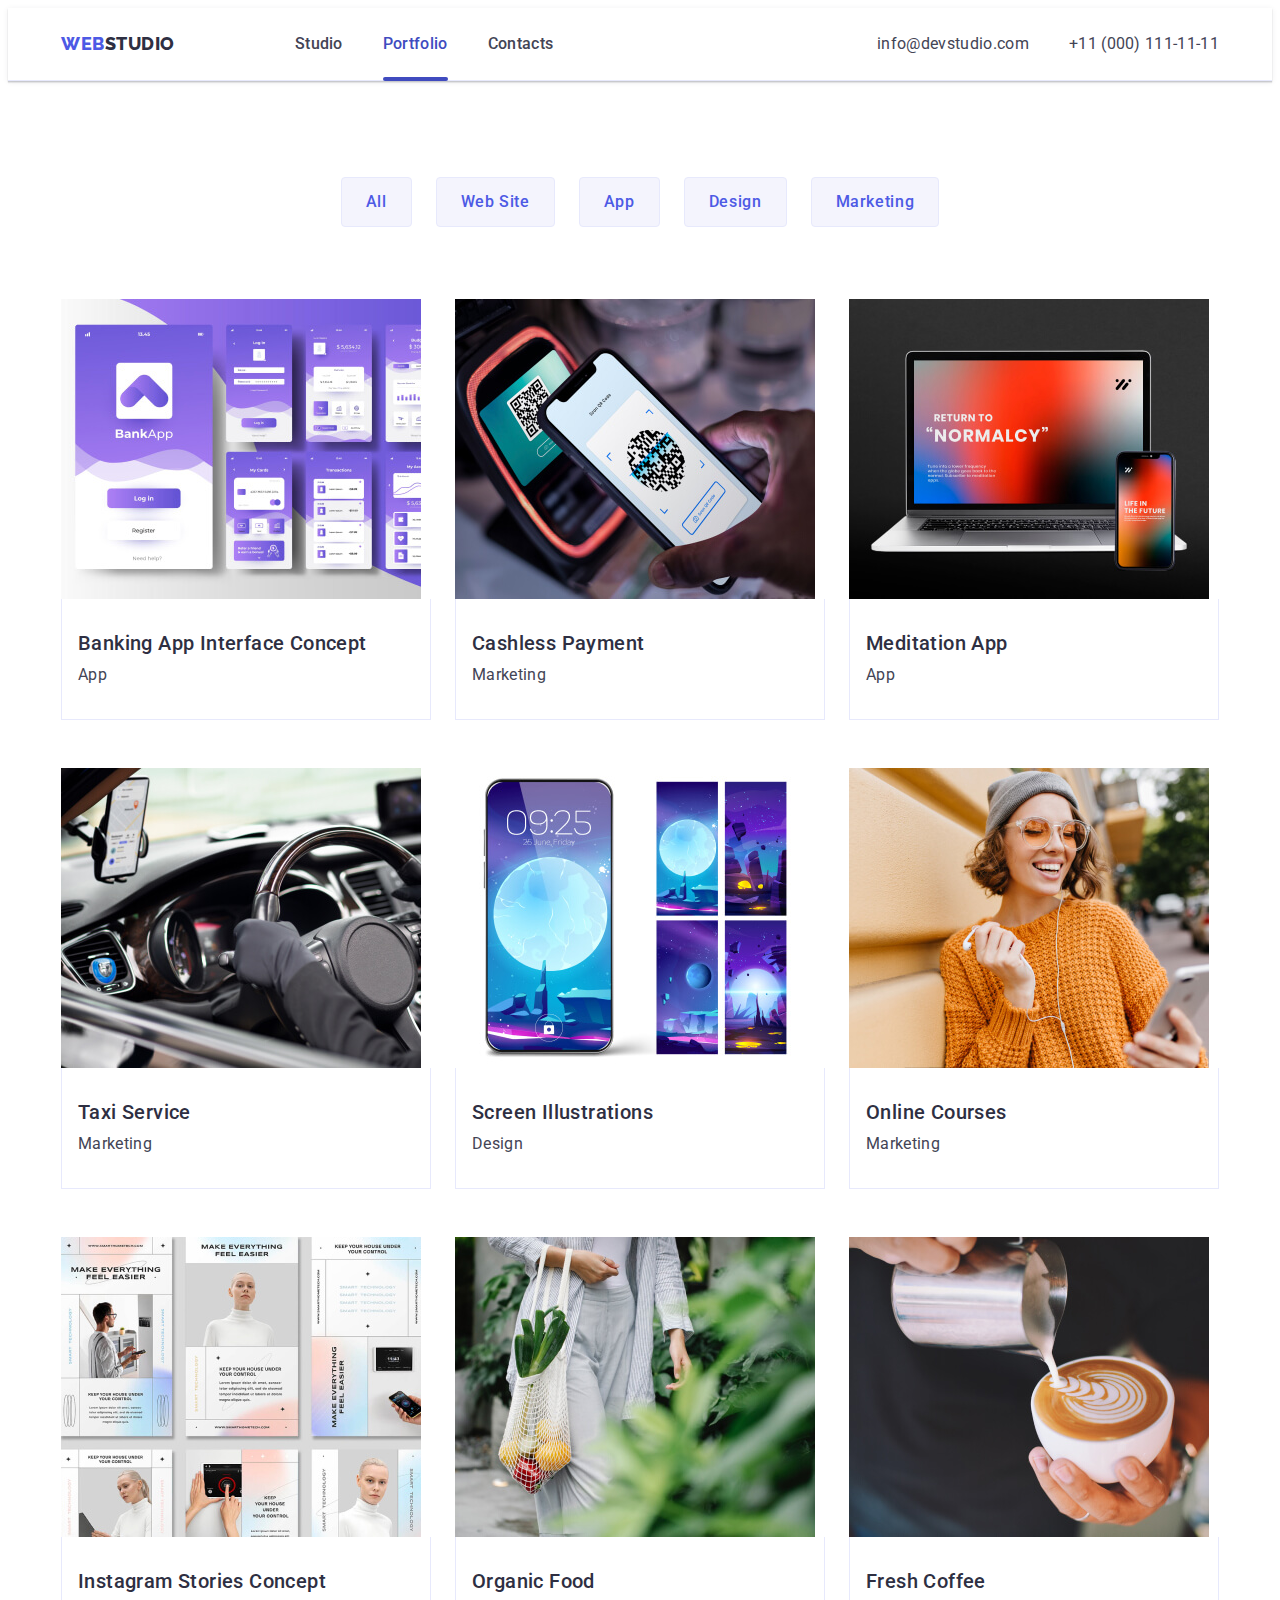
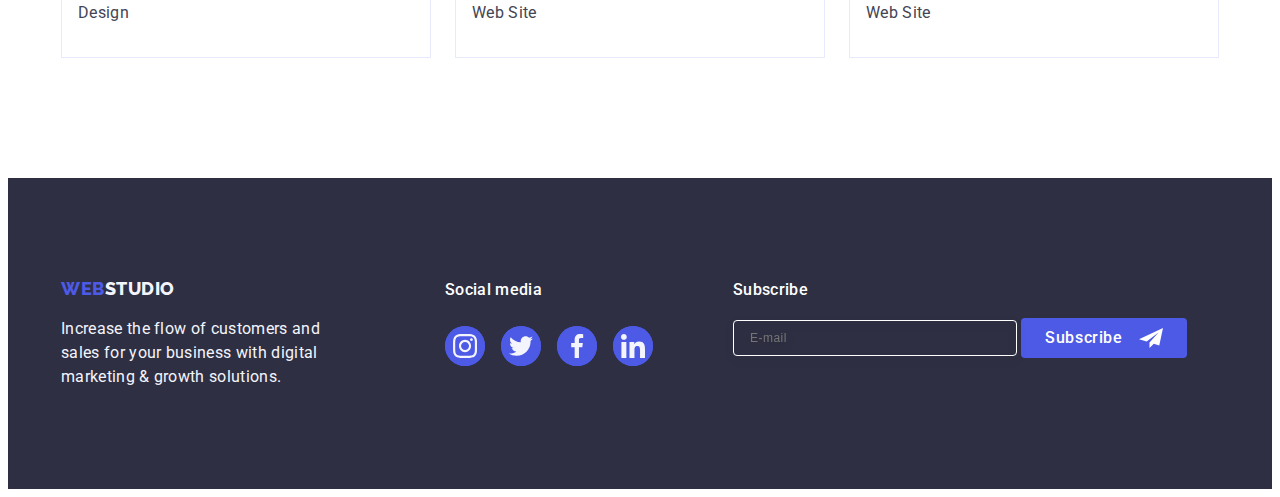
==== commit d25dc960: "content images adaptive added" ====
--- a/portfolio.html
+++ b/portfolio.html
@@ -294,8 +294,8 @@
     </main>
     <!-- * FOOTER SECTION -->
     <footer class="footer">
-      <div class="footer-wrapper">
-        <div class="container footer-container">
+      <div class="footer-wrapper container">
+        <div class="footer-container">
           <a href="./index.html" class="logo footer-link">
             WEB<span class="light">Studio</span>
           </a>
@@ -306,7 +306,7 @@
         </div>
         <div class="footer-social">
           <p class="section-subtitle light">Social media</p>
-          <ul class="social-list footer-social list">
+          <ul class="social-list footer-social-list list">
             <li class="social-item">
               <a href="" class="social-link">
                 <svg class="icon-social" width="24" height="24">
@@ -351,12 +351,10 @@
               />
             </label>
             <button class="footer-subscribe-btn" type="submit">
-              <!-- <span class="button-wrapper"> -->
               Subscribe
               <svg class="subsribe-btn-icon" width="24" height="24">
                 <use href="./images/icons.svg#icon-subscribe"></use>
               </svg>
-              <!-- </span> -->
             </button>
           </form>
         </div>
--- a/css/styles.css
+++ b/css/styles.css
@@ -75,143 +75,6 @@
 }
 
 /*#endregion COMMON*/
-
-/*
-│ =========================
-│          FOOTER
-│ =========================
-*/
-/* #region FOOTER*/
-
-.footer {
-  display: flex;
-  gap: 120px;
-
-  padding-left: 156px;
-  padding-top: 100px;
-  padding-bottom: 100px;
-  background: var(--main-text);
-}
-
-.footer-form {
-  display: flex;
-  gap: 24px;
-}
-
-.footer-wrapper {
-  display: flex;
-  align-items: baseline;
-}
-
-.footer-container {
-  box-sizing: content-box;
-  width: 264px;
-  margin-right: 120px;
-}
-
-.footer-social {
-  gap: 16px;
-}
-
-.footer-description {
-  color: #f4f4fd;
-  line-height: var(--description-height);
-  letter-spacing: var(--ls-small);
-}
-
-.footer-link {
-  display: inline-block;
-  margin-bottom: 16px;
-}
-
-.footer .section-subtitle {
-  font-size: 16px;
-  font-family: Roboto;
-  font-style: normal;
-  font-weight: 500;
-  line-height: 24px;
-  letter-spacing: 0.32px;
-  text-align: left;
-  margin-bottom: 16px;
-  color: #ffffff;
-}
-
-.footer .social-item {
-  border-radius: 50%;
-  background-color: var(--accent-color);
-}
-
-.footer .icon-social {
-  width: 24px;
-  height: 24px;
-}
-
-.footer-subscribe {
-  margin-left: 80px;
-}
-
-.footer-subscribe-mail {
-  width: 264px;
-  height: 40px;
-  line-height: var(--general-lh);
-  letter-spacing: var(--ls-big);
-  padding-left: 16px;
-  padding-top: 8px;
-  padding-bottom: 8px;
-
-  filter: drop-shadow(0px 4px 4px rgba(0, 0, 0, 0.15));
-  color: #fff;
-
-  font-size: 12px;
-  border-radius: 4px;
-  border: 1px solid #fff;
-  background-color: transparent;
-}
-
-.footer-subscribe-btn {
-  display: flex;
-  justify-content: center;
-  align-items: center;
-  gap: 16px;
-
-  min-width: 165px;
-  padding: 8px 24px;
-  margin: auto;
-  height: 40px;
-  border: none;
-  border-radius: 4px;
-  cursor: pointer;
-
-  font-family: Roboto, sans-serif;
-  font-weight: 500;
-  font-size: 16px;
-  line-height: 1.5;
-  letter-spacing: var(--ls-big);
-
-  background-color: var(--accent-color);
-  color: #ffffff;
-
-  transition: background-color var(--transition-prop);
-}
-.subsribe-btn-icon {
-  fill: #fff;
-  margin-left: 16px;
-}
-
-/* .button-wrapper {
-  display: flex;
-  justify-content: center;
-  align-items: center;
-  gap: 16px;
-} */
-
-.footer-subscribe-btn:hover,
-.footer-subscribe-btn:focus {
-  background-color: var(--action-color);
-  cursor: pointer;
-}
-
-/* #endregion FOOTER */
 
 /*
 │ =========================
@@ -499,111 +362,6 @@
 /* #endregion MODAL_FORM */
 /* #endregion MODAL */
 
-/*
-    │ =========================
-    │         TEAM
-    │ =========================
-    */
-/* #region TEAM*/
-
-.team-section {
-  padding-top: 120px;
-  padding-bottom: 120px;
-  background-color: #f4f4fd;
-}
-
-.team-container {
-  display: flex;
-  flex-direction: column;
-}
-
-.team-list {
-  display: flex;
-  gap: 24px;
-  /* padding-left: 0; */
-}
-
-.teammate {
-  width: calc((100% - 72px) / 4);
-  border-radius: 0px 0px 4px 4px;
-  background-color: var(--page-color);
-
-  box-shadow: 0px 2px 1px 0px rgba(46, 47, 66, 0.08),
-    0px 1px 1px 0px rgba(46, 47, 66, 0.16),
-    0px 1px 6px 0px rgba(46, 47, 66, 0.08);
-}
-
-.teammate-description {
-  padding: 32px 16px;
-  text-align: center;
-}
-
-.team-social {
-  gap: 24px;
-  transition: background-color var(--transition-prop);
-}
-
-.team-social .social-link:hover,
-.team-social .social-link:focus {
-  background-color: var(--action-color);
-}
-
-/* #endregion TEAM */
-
-/*
-    │ =========================
-    │         CUSTOMERS
-    │ =========================
-    */
-/* #region CUSTOMERS*/
-.customers-section {
-  padding: 120px 0;
-}
-
-.customers-list {
-  display: flex;
-  gap: 24px;
-  justify-content: center;
-}
-
-.customer-item {
-  width: calc((100% - 120px) / 6);
-  height: 88px;
-}
-
-.customer-link {
-  display: flex;
-  justify-content: center;
-  align-items: center;
-
-  width: 100%;
-  height: 100%;
-
-  border-radius: 4px;
-  border: 1px solid #8e8f99;
-
-  color: var(--icon-customer-color);
-  transition: color var(--transition-prop), border-color var(--transition-prop);
-}
-
-.customer-link:hover,
-.customer-link:focus {
-  border-color: var(--action-color);
-  color: var(--action-color);
-}
-
-.customer-icon {
-  fill: currentColor;
-  transition: fill var(--transition-prop);
-}
-
-.customer-icon:hover,
-.customer-icon:focus {
-  fill: var(--action-color);
-}
-
-/* #endregion CUSTOMERS */
-
 /* #endregion INDEX */
 /*
 │ =========================
--- a/css/mobile.css
+++ b/css/mobile.css
@@ -181,15 +181,27 @@
 
   background-color: gba(46, 47, 66, 0.7);
 
+  background-position: center;
+  background-repeat: no-repeat no-repeat;
+  background-size: cover;
+  color: #ffffff;
+
   background-image: linear-gradient(
       rgba(46, 47, 66, 0.7),
       rgba(46, 47, 66, 0.7)
     ),
-    url("../images/office.jpeg");
-  background-position: center;
-  background-repeat: no-repeat no-repeat;
-  background-size: cover;
-  color: #ffffff;
+    url("../images/adaptive/mobile/hero/hero@1x-mob.webp");
+
+  @media (min-device-pixel-ratio: 2),
+    (-webkit-min-device-pixel-ratio: 2),
+    (min-resolution: 192dpi),
+    (min-resolution: 2dppx) {
+    background-image: linear-gradient(
+        rgba(46, 47, 66, 0.7),
+        rgba(46, 47, 66, 0.7)
+      ),
+      url("../images/adaptive/mobile/hero/hero@2x-mob.webp");
+  }
 }
 
 .hero-title {
@@ -288,9 +300,6 @@
 │ =========================
 */
 /* #region SOLUTIONS*/
-.solution-section {
-  padding-bottom: 120px;
-}
 
 .solution-container {
   display: none;
@@ -308,4 +317,272 @@
 }
 /* #endregion SOLUTIONS */
 
-/* test */
+/*
+│ =========================
+│         TEAM
+│ =========================
+*/
+/* #region TEAM*/
+
+.team-section {
+  padding-top: 120px;
+  padding-bottom: 120px;
+  background-color: #f4f4fd;
+}
+
+.team-container {
+  display: flex;
+  flex-direction: column;
+  align-items: center;
+  padding: 0 82px;
+}
+
+.team-list {
+  display: flex;
+  flex-direction: column;
+  gap: 72px;
+  /* padding-left: 0; */
+}
+
+.teammate {
+  width: 100%;
+  border-radius: 0px 0px 4px 4px;
+  background-color: var(--page-color);
+
+  box-shadow: 0px 2px 1px 0px rgba(46, 47, 66, 0.08),
+    0px 1px 1px 0px rgba(46, 47, 66, 0.16),
+    0px 1px 6px 0px rgba(46, 47, 66, 0.08);
+}
+
+.teammate-description {
+  padding: 32px 16px;
+  text-align: center;
+}
+
+.team-social {
+  gap: 24px;
+  transition: background-color var(--transition-prop);
+}
+
+.team-social .social-link:hover,
+.team-social .social-link:focus {
+  background-color: var(--action-color);
+}
+
+/* #endregion TEAM */
+
+/*
+│ =========================
+│         CUSTOMERS
+│ =========================
+*/
+/* #region CUSTOMERS*/
+.customers-section {
+  padding: 96px 16px;
+}
+
+.customers-container {
+  padding: 0;
+  /* max-width: 320px; */
+}
+
+.customers-list {
+  display: flex;
+  flex-wrap: wrap;
+  gap: 72px 16px;
+  justify-content: space-between;
+}
+
+.customer-item {
+  width: calc((100% - 16px) / 2);
+}
+
+.customer-link {
+  display: flex;
+  justify-content: center;
+  align-items: center;
+
+  /* width: 100%;
+  height: 100%; */
+
+  border-radius: 4px;
+  border: 1px solid #8e8f99;
+
+  color: var(--icon-customer-color);
+  transition: color var(--transition-prop), border-color var(--transition-prop);
+}
+
+.customer-link:hover,
+.customer-link:focus {
+  border-color: var(--action-color);
+  color: var(--action-color);
+}
+
+.customer-icon {
+  fill: currentColor;
+  transition: fill var(--transition-prop);
+}
+
+.customer-icon:hover,
+.customer-icon:focus {
+  fill: var(--action-color);
+}
+
+/* #endregion CUSTOMERS */
+
+/*
+│ =========================
+│          FOOTER
+│ =========================
+*/
+/* #region FOOTER*/
+
+.footer {
+  padding: 96px 0;
+  background: var(--main-text);
+}
+
+.footer-form {
+  display: flex;
+  flex-direction: column;
+  gap: 24px;
+  width: 100%;
+}
+
+.footer-wrapper {
+  display: flex;
+  flex-direction: column;
+  justify-content: center;
+  align-items: center;
+  padding: 0 15px;
+  margin: 0 auto;
+  gap: 20px;
+}
+
+.footer-container {
+  display: flex;
+  flex-direction: column;
+  /* box-sizing: content-box; */
+  gap: 17.5px;
+  max-width: 264px;
+  padding: 0;
+}
+
+.footer-social {
+  display: flex;
+  flex-direction: column;
+  align-items: center;
+}
+
+.footer-social-list {
+  display: flex;
+  justify-content: center;
+  gap: 16px;
+}
+
+.footer-description {
+  width: 264px;
+  color: #f4f4fd;
+  font-size: var(--description-size);
+
+  line-height: var(--description-height);
+  letter-spacing: var(--ls-small);
+}
+
+.footer-link {
+  display: inline-block;
+  text-align: center;
+  margin: 0;
+}
+
+.footer .section-subtitle {
+  font-size: 16px;
+  font-family: Roboto;
+  font-style: normal;
+  font-weight: 500;
+  line-height: 24px;
+  letter-spacing: 0.32px;
+  text-align: left;
+  margin-bottom: 16px;
+  color: #ffffff;
+}
+
+.footer .social-item {
+  border-radius: 50%;
+  background-color: var(--accent-color);
+}
+
+.footer .icon-social {
+  width: 24px;
+  height: 24px;
+}
+
+.footer-subscribe {
+  display: flex;
+  flex-direction: column;
+  justify-content: center;
+  align-items: center;
+  width: 100%;
+}
+
+.subscribe-label {
+  width: 100%;
+  max-width: 396px;
+  margin: 0 auto;
+}
+
+.footer-subscribe-mail {
+  width: 100%;
+  max-width: 396px;
+  line-height: var(--general-lh);
+  letter-spacing: var(--ls-big);
+  padding-left: 16px;
+  padding-top: 8px;
+  padding-bottom: 8px;
+
+  filter: drop-shadow(0px 4px 4px rgba(0, 0, 0, 0.15));
+  color: #fff;
+
+  font-size: 12px;
+  border-radius: 4px;
+  border: 1px solid #fff;
+  background-color: transparent;
+}
+
+.footer-subscribe-btn {
+  display: flex;
+  justify-content: center;
+  align-items: center;
+  /* gap: 16px; */
+
+  min-width: 165px;
+  padding: 8px 24px;
+  margin: auto;
+  height: 40px;
+  border: none;
+  border-radius: 4px;
+  cursor: pointer;
+
+  font-family: Roboto, sans-serif;
+  font-weight: 500;
+  font-size: 16px;
+  line-height: 1.5;
+  letter-spacing: var(--ls-big);
+
+  background-color: var(--accent-color);
+  color: #ffffff;
+
+  transition: background-color var(--transition-prop);
+}
+.subsribe-btn-icon {
+  fill: #fff;
+  margin-left: 16px;
+}
+
+.footer-subscribe-btn:hover,
+.footer-subscribe-btn:focus {
+  background-color: var(--action-color);
+  cursor: pointer;
+}
+
+/* #endregion FOOTER */
--- a/css/tablet.css
+++ b/css/tablet.css
@@ -3,11 +3,8 @@
     max-width: 768px;
   }
 
-  /*
-│ =========================
-│          HEADER
-│ =========================
-*/
+  /* HEADER */
+  /* #region HEADER */
 
   .header-container {
     max-width: 100%;
@@ -25,7 +22,7 @@
 
   .address {
     display: block;
-    margin-left: auto;/
+    margin-left: auto;
   }
 
   .contacts-list {
@@ -39,9 +36,29 @@
     line-height: 14px;
     letter-spacing: 0.48px;
   }
+  /* #endregion HEADER */
 
   /* HERO */
   /* #region HERO */
+
+  .hero {
+    background-image: linear-gradient(
+        rgba(46, 47, 66, 0.7),
+        rgba(46, 47, 66, 0.7)
+      ),
+      url("../images/adaptive/tablet/hero/hero@1x-tab.webp");
+
+    @media (min-device-pixel-ratio: 2),
+      (-webkit-min-device-pixel-ratio: 2),
+      (min-resolution: 192dpi),
+      (min-resolution: 2dppx) {
+      background-image: linear-gradient(
+          rgba(46, 47, 66, 0.7),
+          rgba(46, 47, 66, 0.7)
+        ),
+        url("../images/adaptive/tablet/hero/hero@2x-tab.webp");
+    }
+  }
 
   .hero-container {
     /* width: 496px; */
@@ -85,7 +102,82 @@
   }
   /* #endregion FEATURES */
 
-  /* SOLUTIONS */
-  /* #region SOLUTIONS */
-  /* #endregion SOLUTIONS */
+  /* TEAM */
+  /* #region TEAM */
+  .team-container {
+    padding: 0 108px;
+  }
+  .team-list {
+    flex-direction: row;
+    flex-wrap: wrap;
+    gap: 72px 24px;
+  }
+
+  .teammate {
+    width: calc((100% - 24px) / 2);
+  }
+
+  /* #endregion TEAM */
+
+  /* CUSTOMERS */
+  /* #region CUSTOMERS */
+  .customer-list {
+    gap: 72px 24px;
+  }
+
+  .customer-item {
+    width: calc((100% - 24px * 2) / 3);
+  }
+  /* #endregion CUSTOMERS */
+
+  /* FOOTER */
+  /* #region FOOTER */
+
+  .footer-wrapper {
+    flex-direction: row;
+    flex-wrap: wrap;
+    justify-content: flex-start;
+    align-items: flex-start;
+
+    padding: 0 108px;
+  }
+
+  .footer-container {
+    width: 264px;
+    margin: 0;
+  }
+
+  .footer-link {
+    text-align: left;
+  }
+
+  .footer-social {
+    align-items: flex-start;
+  }
+
+  .footer-subscribe {
+    flex-direction: column;
+    justify-content: center;
+    align-items: flex-start;
+  }
+
+  .footer-subscribe-btn {
+    margin: 0;
+  }
+
+  .subscribe-label {
+    margin: 0;
+    width: 264px;
+  }
+
+  .footer-form {
+    flex-direction: row;
+    align-items: center;
+  }
+
+  .footer-subscribe-mail {
+    width: 264px;
+  }
+
+  /* #endregion FOOTER */
 }
--- a/css/desktop.css
+++ b/css/desktop.css
@@ -1,13 +1,11 @@
 @media only screen and (min-width: 1158px) {
   .container {
     max-width: 1158px;
+    margin: 0 auto;
   }
 
-  /*
-│ =========================
-│          HEADER
-│ =========================
-*/
+  /* HEADER */
+  /* #region HEADER */
   .header-container {
     margin: 0 auto;
   }
@@ -27,11 +25,29 @@
   .address {
     margin-left: auto;
   }
+  /* #endregion HEADER */
 
   /* HERO */
   /* #region HERO */
   .hero {
     padding: 188px 0;
+
+    background-image: linear-gradient(
+        rgba(46, 47, 66, 0.7),
+        rgba(46, 47, 66, 0.7)
+      ),
+      url("../images/adaptive/desktop/hero/hero@1x-desk.webp");
+
+    @media (min-device-pixel-ratio: 2),
+      (-webkit-min-device-pixel-ratio: 2),
+      (min-resolution: 192dpi),
+      (min-resolution: 2dppx) {
+      background-image: linear-gradient(
+          rgba(46, 47, 66, 0.7),
+          rgba(46, 47, 66, 0.7)
+        ),
+        url("../images/adaptive/desktop/hero/hero@2x-desk.webp");
+    }
   }
 
   .hero-container {
@@ -69,8 +85,73 @@
 
   /* SOLUTIONS */
   /* #region SOLUTIONS */
+
+  .solution-section {
+    padding-bottom: 120px;
+  }
+
   .solution-container {
     display: flex;
   }
   /* #endregion SOLUTIONS */
+
+  /* TEAM */
+  /* #region TEAM */
+  .team-container {
+    padding: 0;
+
+    /* ?Чому при встановленні width, замість max-width контейнер ламається*/
+    /* max-width: 100%; */
+  }
+  .team-list {
+    /* width: 100%; */
+    gap: 24px;
+  }
+
+  .teammate {
+    width: calc((100% - 24px * 3) / 4);
+  }
+  /* #endregion TEAM */
+
+  /* CUSTOMERS */
+  /* #region CUSTOMERS */
+  .customer-list {
+    gap: 24px;
+    max-width: 1128px;
+  }
+
+  .customer-item {
+    width: calc((100% - 24px * 5) / 6);
+  }
+  /* #endregion CUSTOMERS */
+
+  /* FOOTER */
+  /* #region FOOTER */
+  .footer {
+    /* width: 100%; */
+    padding: 100px 0;
+  }
+
+  .footer-container {
+    box-sizing: content-box;
+    width: 264px;
+    margin-right: 120px;
+    padding: 0;
+  }
+  .footer-wrapper {
+    max-width: 1158px;
+    flex-wrap: nowrap;
+    padding: 0 15px;
+    gap: 0;
+  }
+
+  .footer-subscribe {
+    width: 100%;
+    margin-right: auto;
+  }
+
+  .footer-social {
+    margin-right: 80px;
+  }
+  /* #endregion FOOTER */
 }
